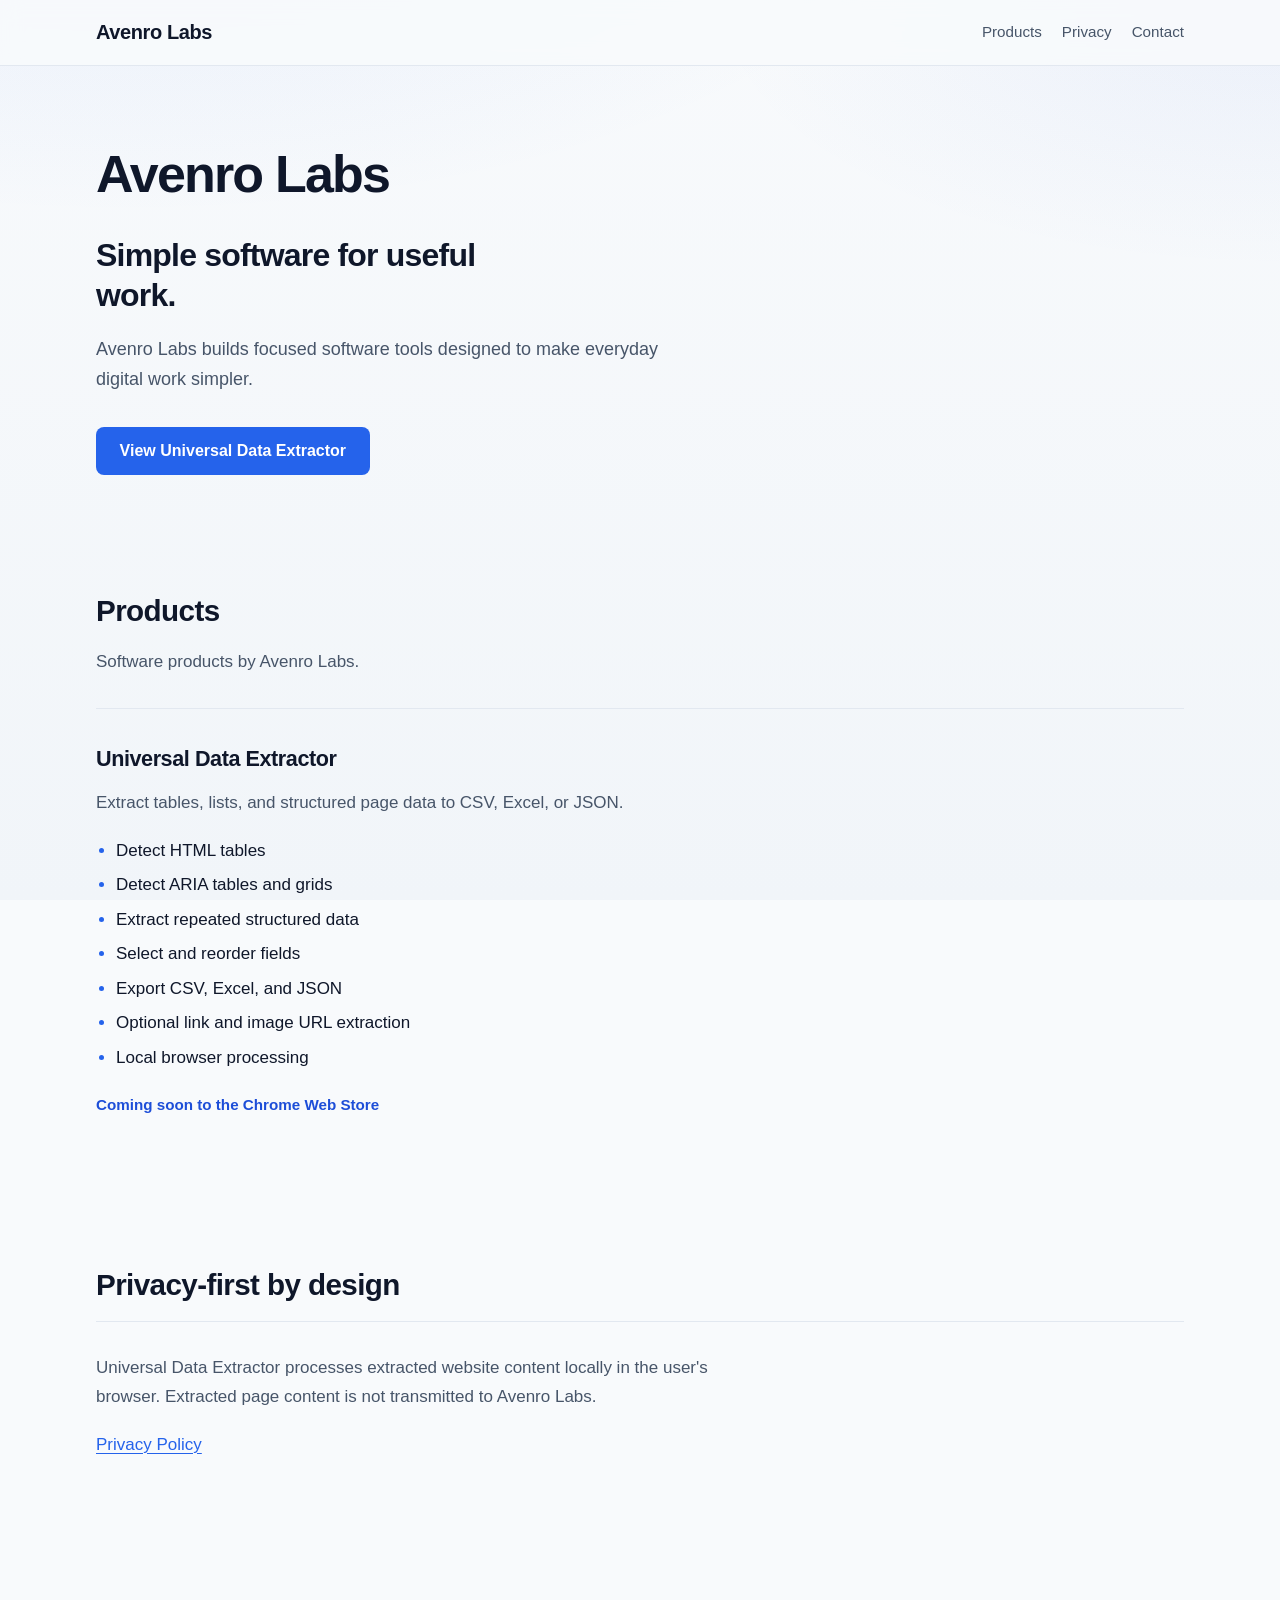
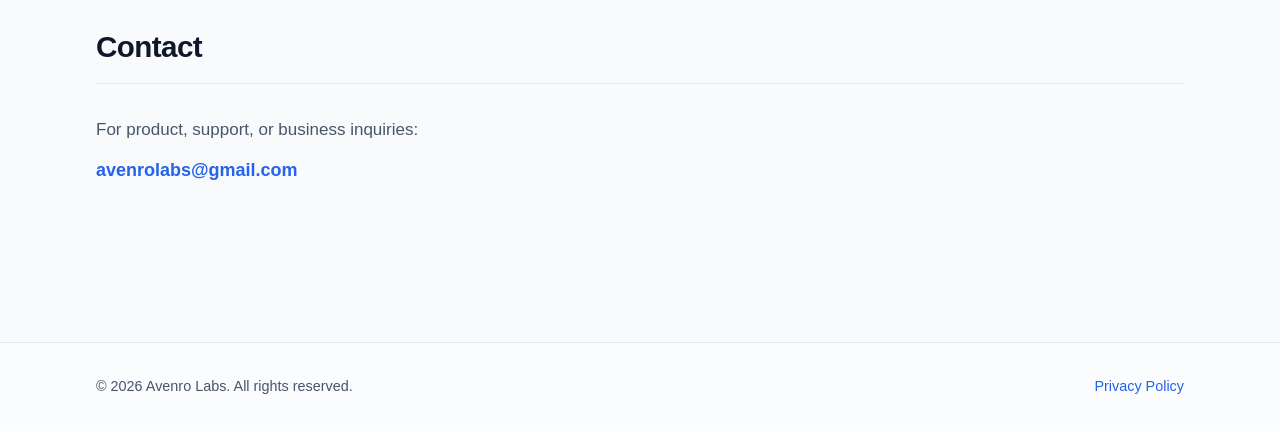
==== index.html @ 893bbcaf "Create Avenro Labs website Co-authored-by: Cursor <cursoragent@cursor.com>" ====
<!DOCTYPE html>
<html lang="en">
<head>
  <meta charset="utf-8">
  <meta name="viewport" content="width=device-width, initial-scale=1">
  <title>Avenro Labs — Software Products</title>
  <meta name="description" content="Avenro Labs builds focused software tools including Universal Data Extractor for Chrome.">
  <meta property="og:title" content="Avenro Labs — Software Products">
  <meta property="og:description" content="Avenro Labs builds focused software tools including Universal Data Extractor for Chrome.">
  <meta property="og:type" content="website">
  <meta property="og:url" content="https://avenrolabs-wq.github.io/">
  <meta name="theme-color" content="#2563EB">
  <link rel="stylesheet" href="styles.css">
</head>
<body>
  <a class="skip-link" href="#main">Skip to content</a>

  <header class="site-header">
    <div class="wrap site-header__inner">
      <a class="brand" href="/">Avenro Labs</a>
      <nav class="site-nav" aria-label="Primary">
        <ul>
          <li><a href="#products">Products</a></li>
          <li><a href="#privacy">Privacy</a></li>
          <li><a href="#contact">Contact</a></li>
        </ul>
      </nav>
    </div>
  </header>

  <main id="main">
    <section class="hero" aria-labelledby="hero-heading">
      <div class="wrap">
        <p class="hero__brand">Avenro Labs</p>
        <h1 id="hero-heading">Simple software for useful work.</h1>
        <p class="hero__lead">
          Avenro Labs builds focused software tools designed to make everyday digital work simpler.
        </p>
        <a class="button" href="#products">View Universal Data Extractor</a>
      </div>
    </section>

    <section id="products" class="section" aria-labelledby="products-heading">
      <div class="wrap">
        <h2 id="products-heading" class="section__title">Products</h2>
        <p class="section__lead">Software products by Avenro Labs.</p>

        <article class="product" aria-labelledby="ude-heading">
          <h3 id="ude-heading" class="product__name">Universal Data Extractor</h3>
          <p class="product__desc">
            Extract tables, lists, and structured page data to CSV, Excel, or JSON.
          </p>
          <ul class="feature-list">
            <li>Detect HTML tables</li>
            <li>Detect ARIA tables and grids</li>
            <li>Extract repeated structured data</li>
            <li>Select and reorder fields</li>
            <li>Export CSV, Excel, and JSON</li>
            <li>Optional link and image URL extraction</li>
            <li>Local browser processing</li>
          </ul>
          <p class="product__status">Coming soon to the Chrome Web Store</p>
        </article>
      </div>
    </section>

    <section id="privacy" class="section section--privacy" aria-labelledby="privacy-heading">
      <div class="wrap">
        <h2 id="privacy-heading" class="section__title">Privacy-first by design</h2>
        <div class="privacy-panel">
          <p>
            Universal Data Extractor processes extracted website content locally in the user's browser.
            Extracted page content is not transmitted to Avenro Labs.
          </p>
          <p>
            <a href="/privacy/universal-data-extractor.html">Privacy Policy</a>
          </p>
        </div>
      </div>
    </section>

    <section id="contact" class="section section--contact" aria-labelledby="contact-heading">
      <div class="wrap">
        <h2 id="contact-heading" class="section__title">Contact</h2>
        <div class="contact-block">
          <p>For product, support, or business inquiries:</p>
          <p>
            <a class="contact-email" href="mailto:avenrolabs@gmail.com">avenrolabs@gmail.com</a>
          </p>
        </div>
      </div>
    </section>
  </main>

  <footer class="site-footer">
    <div class="wrap site-footer__inner">
      <p>© 2026 Avenro Labs. All rights reserved.</p>
      <p>
        <a href="/privacy/universal-data-extractor.html">Privacy Policy</a>
      </p>
    </div>
  </footer>
</body>
</html>
---- styles.css ----
/* Avenro Labs — site styles */

:root {
  --color-primary: #2563eb;
  --color-primary-dark: #1d4ed8;
  --color-text: #0f172a;
  --color-text-muted: #475569;
  --color-bg: #f8fafc;
  --color-surface: #ffffff;
  --color-border: #e2e8f0;
  --color-focus: #2563eb;
  --font-sans: "Segoe UI", "Helvetica Neue", ui-sans-serif, sans-serif;
  --font-display: "Segoe UI", "Helvetica Neue", ui-sans-serif, sans-serif;
  --space-xs: 0.5rem;
  --space-sm: 0.75rem;
  --space-md: 1.25rem;
  --space-lg: 2rem;
  --space-xl: 3.5rem;
  --space-2xl: 5rem;
  --max-width: 68rem;
  --radius: 0.5rem;
  --transition: 180ms ease;
}

*,
*::before,
*::after {
  box-sizing: border-box;
}

html {
  scroll-behavior: smooth;
}

@media (prefers-reduced-motion: reduce) {
  html {
    scroll-behavior: auto;
  }

  *,
  *::before,
  *::after {
    animation-duration: 0.01ms !important;
    animation-iteration-count: 1 !important;
    transition-duration: 0.01ms !important;
  }
}

body {
  margin: 0;
  font-family: var(--font-sans);
  font-size: 1.0625rem;
  line-height: 1.65;
  color: var(--color-text);
  background-color: var(--color-bg);
  background-image:
    radial-gradient(ellipse 120% 80% at 10% -20%, rgba(37, 99, 235, 0.09), transparent 55%),
    radial-gradient(ellipse 90% 60% at 100% 0%, rgba(29, 78, 216, 0.06), transparent 50%),
    linear-gradient(180deg, #f8fafc 0%, #f1f5f9 100%);
  background-attachment: fixed;
  min-height: 100vh;
}

img {
  max-width: 100%;
  height: auto;
}

a {
  color: var(--color-primary);
  text-decoration-thickness: 1px;
  text-underline-offset: 0.2em;
  transition: color var(--transition);
}

a:hover {
  color: var(--color-primary-dark);
}

a:focus-visible,
.button:focus-visible,
.site-nav a:focus-visible {
  outline: 2px solid var(--color-focus);
  outline-offset: 3px;
}

.skip-link {
  position: absolute;
  top: -100%;
  left: var(--space-md);
  z-index: 100;
  padding: var(--space-xs) var(--space-md);
  background: var(--color-surface);
  color: var(--color-text);
  border: 1px solid var(--color-border);
  border-radius: var(--radius);
  text-decoration: none;
  font-weight: 600;
}

.skip-link:focus {
  top: var(--space-sm);
}

.wrap {
  width: min(100% - 2rem, var(--max-width));
  margin-inline: auto;
}

/* Header */

.site-header {
  position: sticky;
  top: 0;
  z-index: 50;
  background: rgba(248, 250, 252, 0.92);
  backdrop-filter: blur(10px);
  border-bottom: 1px solid var(--color-border);
}

.site-header__inner {
  display: flex;
  align-items: center;
  justify-content: space-between;
  gap: var(--space-md);
  padding-block: 1rem;
}

.brand {
  font-family: var(--font-display);
  font-size: 1.25rem;
  font-weight: 700;
  letter-spacing: -0.02em;
  color: var(--color-text);
  text-decoration: none;
}

.brand:hover {
  color: var(--color-primary);
}

.site-nav ul {
  display: flex;
  flex-wrap: wrap;
  gap: 0.25rem 1.25rem;
  list-style: none;
  margin: 0;
  padding: 0;
}

.site-nav a {
  color: var(--color-text-muted);
  text-decoration: none;
  font-weight: 500;
  font-size: 0.95rem;
}

.site-nav a:hover {
  color: var(--color-primary);
}

/* Hero */

.hero {
  padding-block: var(--space-2xl) var(--space-xl);
  animation: fade-up 0.7s ease both;
}

.hero__brand {
  display: block;
  font-family: var(--font-display);
  font-size: clamp(2.25rem, 5vw, 3.25rem);
  font-weight: 750;
  letter-spacing: -0.035em;
  line-height: 1.1;
  color: var(--color-text);
  margin: 0 0 var(--space-lg);
}

.hero h1 {
  font-family: var(--font-display);
  font-size: clamp(1.5rem, 3.2vw, 2rem);
  font-weight: 600;
  letter-spacing: -0.025em;
  line-height: 1.25;
  color: var(--color-text);
  margin: 0 0 var(--space-md);
  max-width: 22ch;
}

.hero__lead {
  margin: 0 0 var(--space-lg);
  max-width: 38rem;
  color: var(--color-text-muted);
  font-size: 1.125rem;
}

.button {
  display: inline-flex;
  align-items: center;
  justify-content: center;
  gap: 0.5rem;
  padding: 0.8rem 1.35rem;
  font: inherit;
  font-weight: 600;
  font-size: 1rem;
  line-height: 1.2;
  color: #ffffff;
  background: var(--color-primary);
  border: 2px solid transparent;
  border-radius: var(--radius);
  text-decoration: none;
  cursor: pointer;
  transition:
    background-color var(--transition),
    transform var(--transition),
    box-shadow var(--transition);
}

.button:hover {
  background: var(--color-primary-dark);
  color: #ffffff;
  transform: translateY(-1px);
}

.button:active {
  transform: translateY(0);
}

/* Sections */

.section {
  padding-block: var(--space-xl);
  animation: fade-up 0.7s ease both;
  animation-delay: 0.08s;
}

.section--privacy {
  animation-delay: 0.12s;
}

.section--contact {
  animation-delay: 0.16s;
}

.section__title {
  font-family: var(--font-display);
  font-size: clamp(1.5rem, 2.5vw, 1.85rem);
  font-weight: 700;
  letter-spacing: -0.02em;
  margin: 0 0 var(--space-sm);
}

.section__lead {
  margin: 0 0 var(--space-lg);
  color: var(--color-text-muted);
  max-width: 40rem;
}

.product {
  padding: var(--space-lg) 0;
  border-top: 1px solid var(--color-border);
}

.product__name {
  font-family: var(--font-display);
  font-size: 1.35rem;
  font-weight: 700;
  letter-spacing: -0.02em;
  margin: 0 0 var(--space-sm);
}

.product__desc {
  margin: 0 0 var(--space-md);
  color: var(--color-text-muted);
  max-width: 40rem;
}

.feature-list {
  margin: 0 0 var(--space-md);
  padding-left: 1.25rem;
  max-width: 36rem;
  color: var(--color-text);
}

.feature-list li {
  margin-bottom: 0.4rem;
}

.feature-list li::marker {
  color: var(--color-primary);
}

.product__status {
  margin: 0;
  font-size: 0.95rem;
  font-weight: 600;
  color: var(--color-primary-dark);
}

.privacy-panel {
  padding: var(--space-lg) 0;
  border-top: 1px solid var(--color-border);
}

.privacy-panel p {
  margin: 0 0 var(--space-md);
  max-width: 40rem;
  color: var(--color-text-muted);
}

.contact-block {
  padding: var(--space-lg) 0;
  border-top: 1px solid var(--color-border);
}

.contact-block p {
  margin: 0 0 var(--space-sm);
  color: var(--color-text-muted);
}

.contact-email {
  font-size: 1.125rem;
  font-weight: 600;
  text-decoration: none;
}

.contact-email:hover {
  text-decoration: underline;
}

/* Footer */

.site-footer {
  margin-top: var(--space-xl);
  padding-block: var(--space-lg);
  border-top: 1px solid var(--color-border);
  background: rgba(255, 255, 255, 0.55);
}

.site-footer__inner {
  display: flex;
  flex-wrap: wrap;
  align-items: center;
  justify-content: space-between;
  gap: var(--space-md);
}

.site-footer p {
  margin: 0;
  font-size: 0.9rem;
  color: var(--color-text-muted);
}

.site-footer a {
  font-size: 0.9rem;
  font-weight: 500;
  text-decoration: none;
}

.site-footer a:hover {
  text-decoration: underline;
}

/* Privacy policy page */

.policy-page .site-header {
  margin-bottom: 0;
}

.policy {
  padding-block: var(--space-xl) var(--space-2xl);
}

.policy__meta {
  margin: 0 0 var(--space-lg);
  color: var(--color-text-muted);
  font-size: 0.95rem;
}

.policy h1 {
  font-family: var(--font-display);
  font-size: clamp(1.75rem, 3.5vw, 2.25rem);
  font-weight: 750;
  letter-spacing: -0.03em;
  line-height: 1.2;
  margin: 0 0 var(--space-sm);
}

.policy h2 {
  font-family: var(--font-display);
  font-size: 1.2rem;
  font-weight: 700;
  letter-spacing: -0.015em;
  margin: var(--space-xl) 0 var(--space-sm);
}

.policy p,
.policy li {
  color: var(--color-text-muted);
  max-width: 42rem;
}

.policy ul {
  padding-left: 1.25rem;
  margin: 0 0 var(--space-md);
}

.policy li {
  margin-bottom: 0.4rem;
}

.policy p {
  margin: 0 0 var(--space-md);
}

@keyframes fade-up {
  from {
    opacity: 0;
    transform: translateY(12px);
  }
  to {
    opacity: 1;
    transform: translateY(0);
  }
}

@media (max-width: 640px) {
  .site-header__inner {
    flex-direction: column;
    align-items: flex-start;
  }

  .hero {
    padding-block: var(--space-xl) var(--space-lg);
  }

  .site-footer__inner {
    flex-direction: column;
    align-items: flex-start;
  }
}
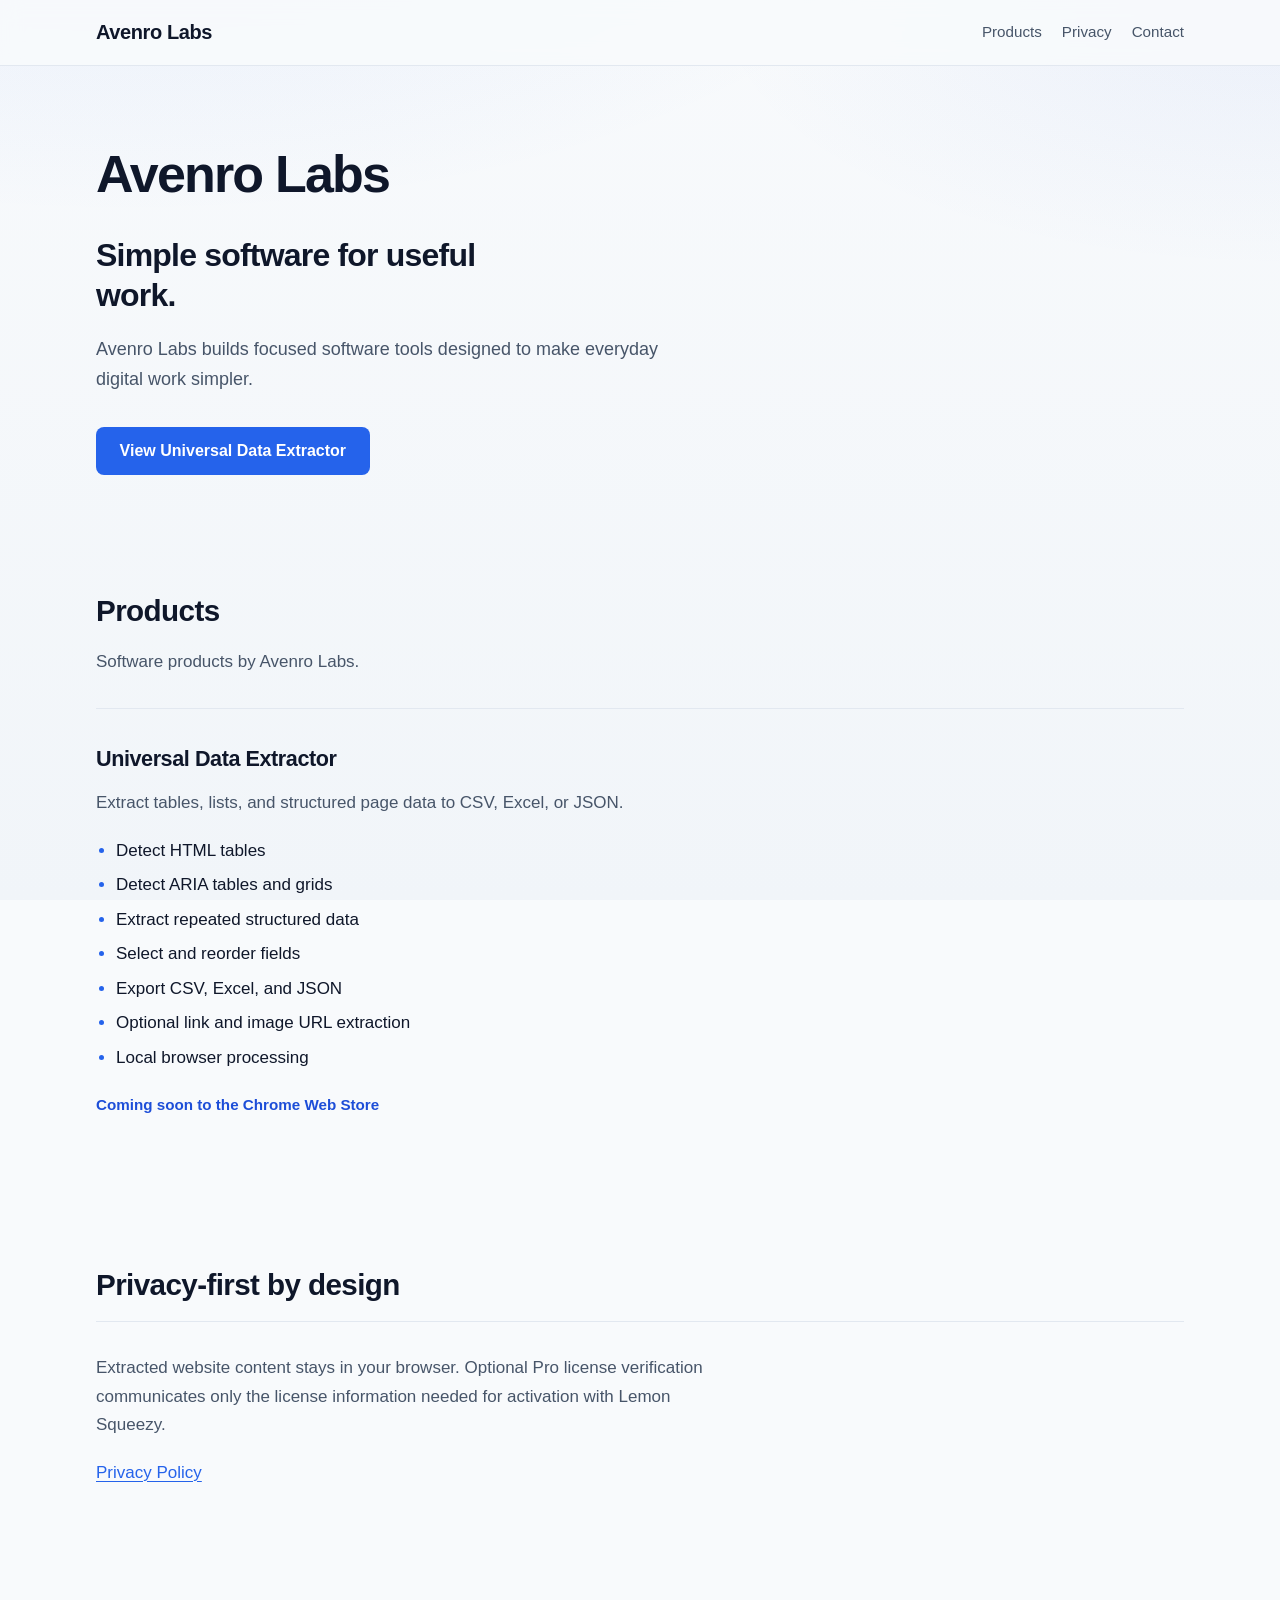
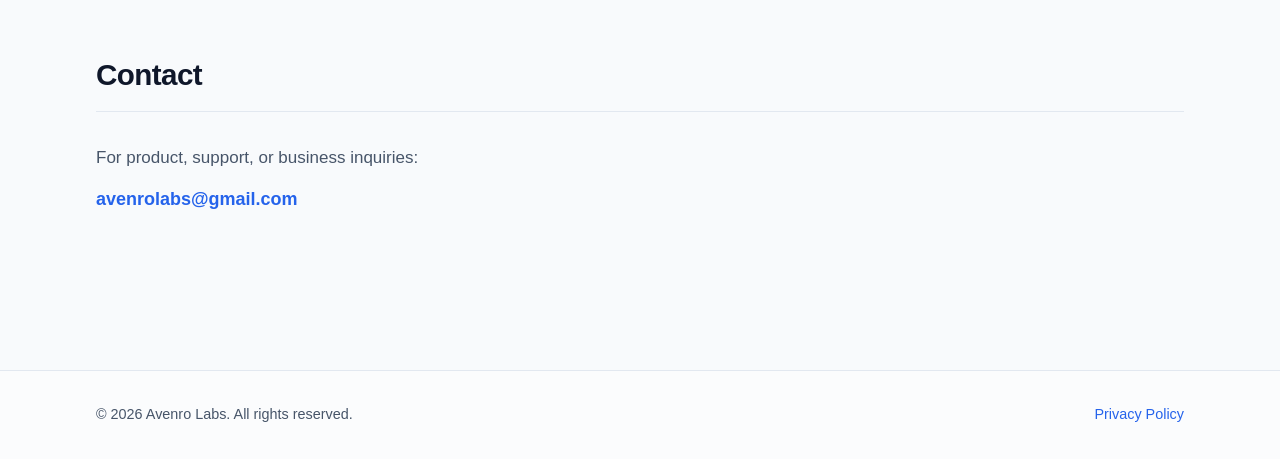
==== commit 3398457e: "Update Universal Data Extractor privacy policy Co-authored-by: Cursor <cursoragent@cursor.com>" ====
--- a/index.html
+++ b/index.html
@@ -69,8 +69,8 @@
         <h2 id="privacy-heading" class="section__title">Privacy-first by design</h2>
         <div class="privacy-panel">
           <p>
-            Universal Data Extractor processes extracted website content locally in the user's browser.
-            Extracted page content is not transmitted to Avenro Labs.
+            Extracted website content stays in your browser. Optional Pro license verification
+            communicates only the license information needed for activation with Lemon Squeezy.
           </p>
           <p>
             <a href="/privacy/universal-data-extractor.html">Privacy Policy</a>
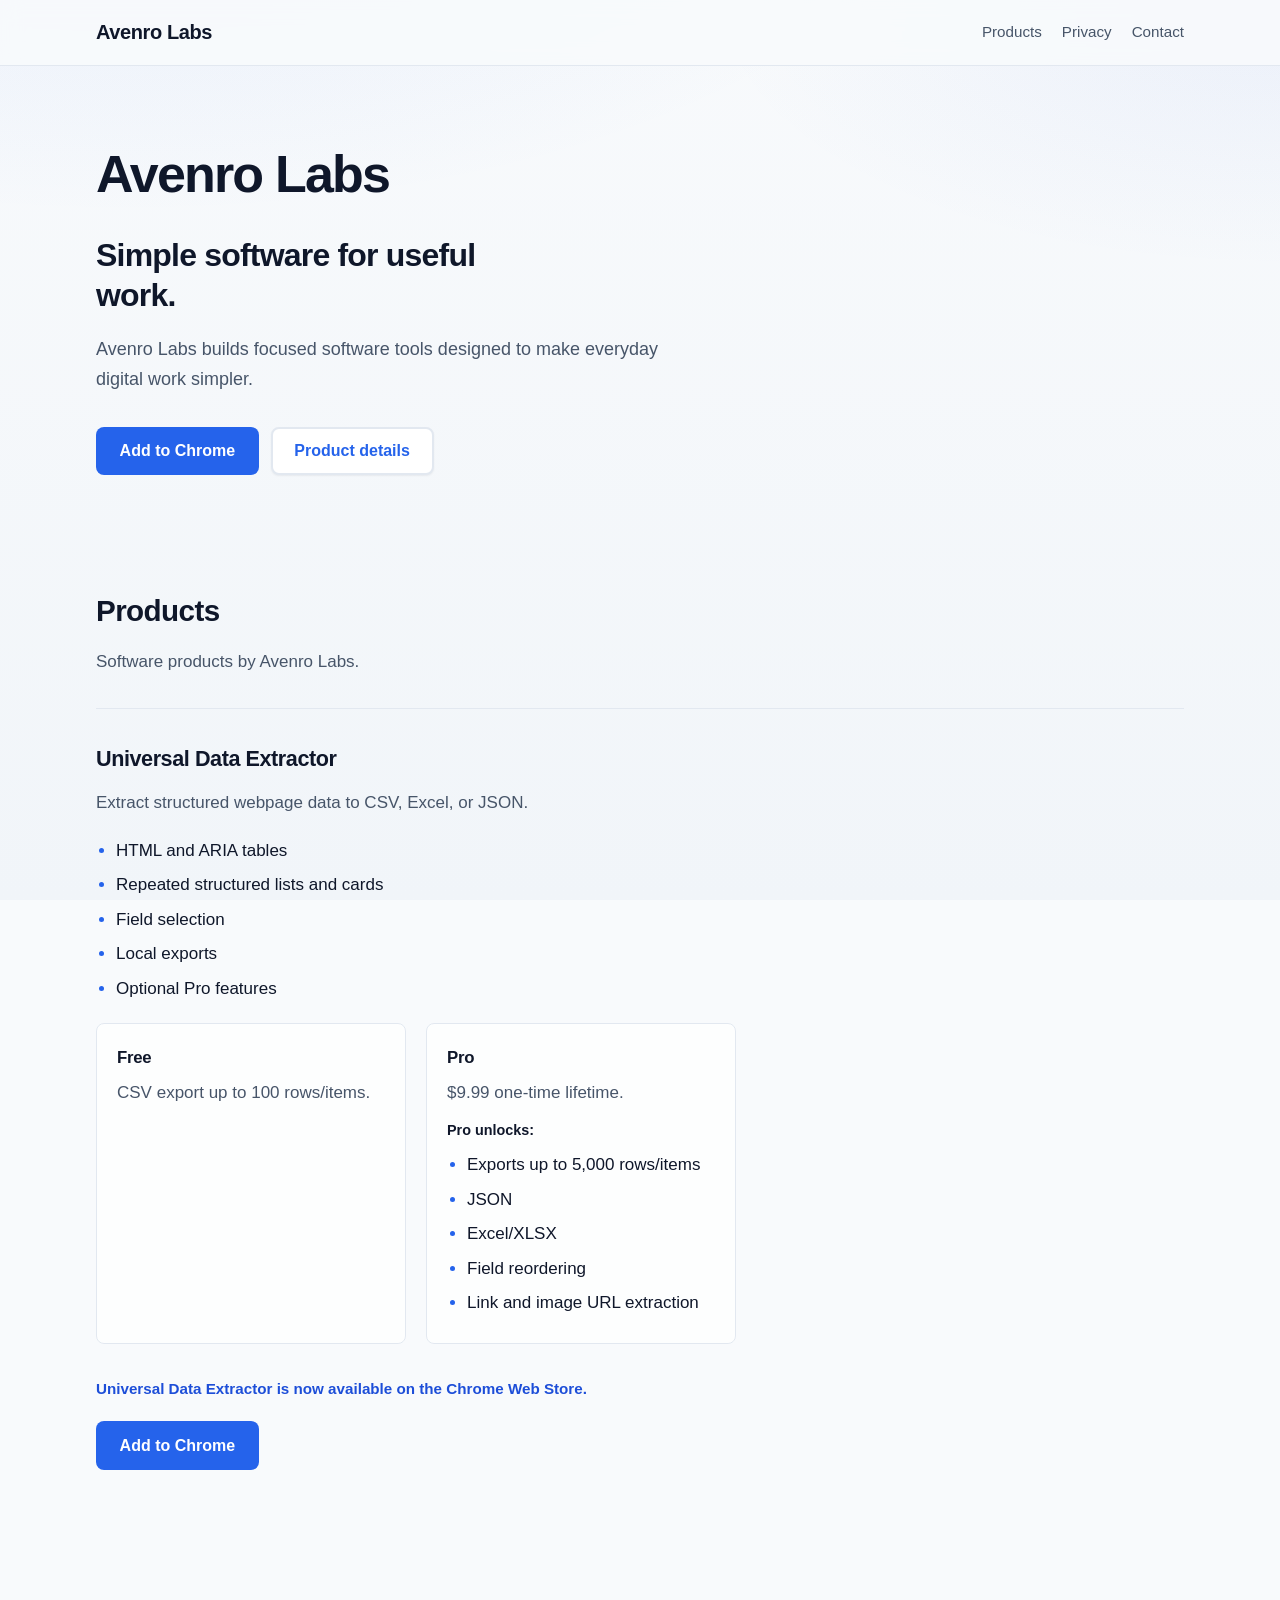
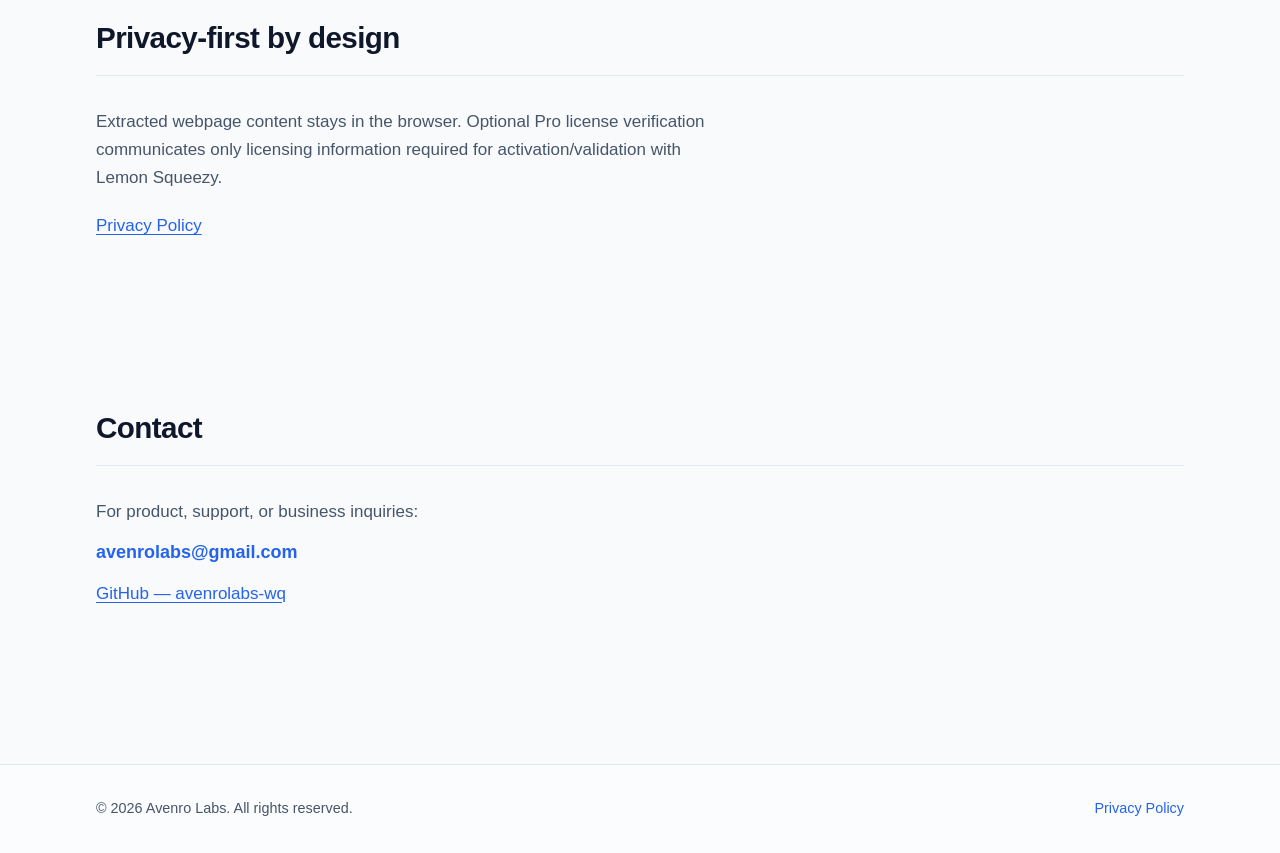
==== commit 1bf10328: "Add Chrome Web Store launch link Co-authored-by: Cursor <cursoragent@cursor.com>" ====
--- a/index.html
+++ b/index.html
@@ -4,9 +4,9 @@
   <meta charset="utf-8">
   <meta name="viewport" content="width=device-width, initial-scale=1">
   <title>Avenro Labs — Software Products</title>
-  <meta name="description" content="Avenro Labs builds focused software tools including Universal Data Extractor for Chrome.">
+  <meta name="description" content="Avenro Labs builds focused software tools including Universal Data Extractor for Chrome, available on the Chrome Web Store.">
   <meta property="og:title" content="Avenro Labs — Software Products">
-  <meta property="og:description" content="Avenro Labs builds focused software tools including Universal Data Extractor for Chrome.">
+  <meta property="og:description" content="Avenro Labs builds focused software tools including Universal Data Extractor for Chrome, available on the Chrome Web Store.">
   <meta property="og:type" content="website">
   <meta property="og:url" content="https://avenrolabs-wq.github.io/">
   <meta name="theme-color" content="#2563EB">
@@ -36,7 +36,10 @@
         <p class="hero__lead">
           Avenro Labs builds focused software tools designed to make everyday digital work simpler.
         </p>
-        <a class="button" href="#products">View Universal Data Extractor</a>
+        <div class="hero__actions">
+          <a class="button" href="https://chromewebstore.google.com/detail/mjefchghiimmniobemanfgddlcccpein">Add to Chrome</a>
+          <a class="button button--secondary" href="#products">Product details</a>
+        </div>
       </div>
     </section>
 
@@ -48,18 +51,39 @@
         <article class="product" aria-labelledby="ude-heading">
           <h3 id="ude-heading" class="product__name">Universal Data Extractor</h3>
           <p class="product__desc">
-            Extract tables, lists, and structured page data to CSV, Excel, or JSON.
+            Extract structured webpage data to CSV, Excel, or JSON.
           </p>
           <ul class="feature-list">
-            <li>Detect HTML tables</li>
-            <li>Detect ARIA tables and grids</li>
-            <li>Extract repeated structured data</li>
-            <li>Select and reorder fields</li>
-            <li>Export CSV, Excel, and JSON</li>
-            <li>Optional link and image URL extraction</li>
-            <li>Local browser processing</li>
+            <li>HTML and ARIA tables</li>
+            <li>Repeated structured lists and cards</li>
+            <li>Field selection</li>
+            <li>Local exports</li>
+            <li>Optional Pro features</li>
           </ul>
-          <p class="product__status">Coming soon to the Chrome Web Store</p>
+
+          <div class="product-plans">
+            <div class="product-plan">
+              <h4 class="product-plan__title">Free</h4>
+              <p class="product-plan__text">CSV export up to 100 rows/items.</p>
+            </div>
+            <div class="product-plan">
+              <h4 class="product-plan__title">Pro</h4>
+              <p class="product-plan__text">$9.99 one-time lifetime.</p>
+              <p class="product-plan__label">Pro unlocks:</p>
+              <ul class="feature-list product-plan__list">
+                <li>Exports up to 5,000 rows/items</li>
+                <li>JSON</li>
+                <li>Excel/XLSX</li>
+                <li>Field reordering</li>
+                <li>Link and image URL extraction</li>
+              </ul>
+            </div>
+          </div>
+
+          <p class="product__status">Universal Data Extractor is now available on the Chrome Web Store.</p>
+          <p class="product__actions">
+            <a class="button" href="https://chromewebstore.google.com/detail/mjefchghiimmniobemanfgddlcccpein">Add to Chrome</a>
+          </p>
         </article>
       </div>
     </section>
@@ -69,8 +93,9 @@
         <h2 id="privacy-heading" class="section__title">Privacy-first by design</h2>
         <div class="privacy-panel">
           <p>
-            Extracted website content stays in your browser. Optional Pro license verification
-            communicates only the license information needed for activation with Lemon Squeezy.
+            Extracted webpage content stays in the browser. Optional Pro license verification
+            communicates only licensing information required for activation/validation with Lemon
+            Squeezy.
           </p>
           <p>
             <a href="/privacy/universal-data-extractor.html">Privacy Policy</a>
@@ -87,6 +112,9 @@
           <p>
             <a class="contact-email" href="mailto:avenrolabs@gmail.com">avenrolabs@gmail.com</a>
           </p>
+          <p>
+            <a href="https://github.com/avenrolabs-wq">GitHub — avenrolabs-wq</a>
+          </p>
         </div>
       </div>
     </section>
--- a/styles.css
+++ b/styles.css
@@ -195,6 +195,13 @@
   font-size: 1.125rem;
 }
 
+.hero__actions {
+  display: flex;
+  flex-wrap: wrap;
+  gap: var(--space-sm);
+  align-items: center;
+}
+
 .button {
   display: inline-flex;
   align-items: center;
@@ -227,6 +234,19 @@
   transform: translateY(0);
 }
 
+.button--secondary {
+  color: var(--color-primary);
+  background: var(--color-surface);
+  border-color: var(--color-border);
+  box-shadow: 0 1px 2px rgba(15, 23, 42, 0.06);
+}
+
+.button--secondary:hover {
+  color: var(--color-primary-dark);
+  background: #ffffff;
+  border-color: rgba(37, 99, 235, 0.35);
+}
+
 /* Sections */
 
 .section {
@@ -292,10 +312,58 @@
 }
 
 .product__status {
-  margin: 0;
+  margin: 0 0 var(--space-md);
   font-size: 0.95rem;
   font-weight: 600;
   color: var(--color-primary-dark);
+}
+
+.product-plans {
+  display: grid;
+  gap: var(--space-md);
+  margin: 0 0 var(--space-lg);
+  max-width: 40rem;
+}
+
+@media (min-width: 640px) {
+  .product-plans {
+    grid-template-columns: repeat(2, minmax(0, 1fr));
+  }
+}
+
+.product-plan {
+  padding: var(--space-md);
+  background: rgba(255, 255, 255, 0.75);
+  border: 1px solid var(--color-border);
+  border-radius: var(--radius);
+}
+
+.product-plan__title {
+  margin: 0 0 var(--space-xs);
+  font-family: var(--font-display);
+  font-size: 1.05rem;
+  font-weight: 700;
+  letter-spacing: -0.015em;
+}
+
+.product-plan__text {
+  margin: 0 0 var(--space-sm);
+  color: var(--color-text-muted);
+}
+
+.product-plan__label {
+  margin: 0 0 var(--space-xs);
+  font-size: 0.9rem;
+  font-weight: 600;
+  color: var(--color-text);
+}
+
+.product-plan__list {
+  margin-bottom: 0;
+}
+
+.product__actions {
+  margin: 0;
 }
 
 .privacy-panel {
